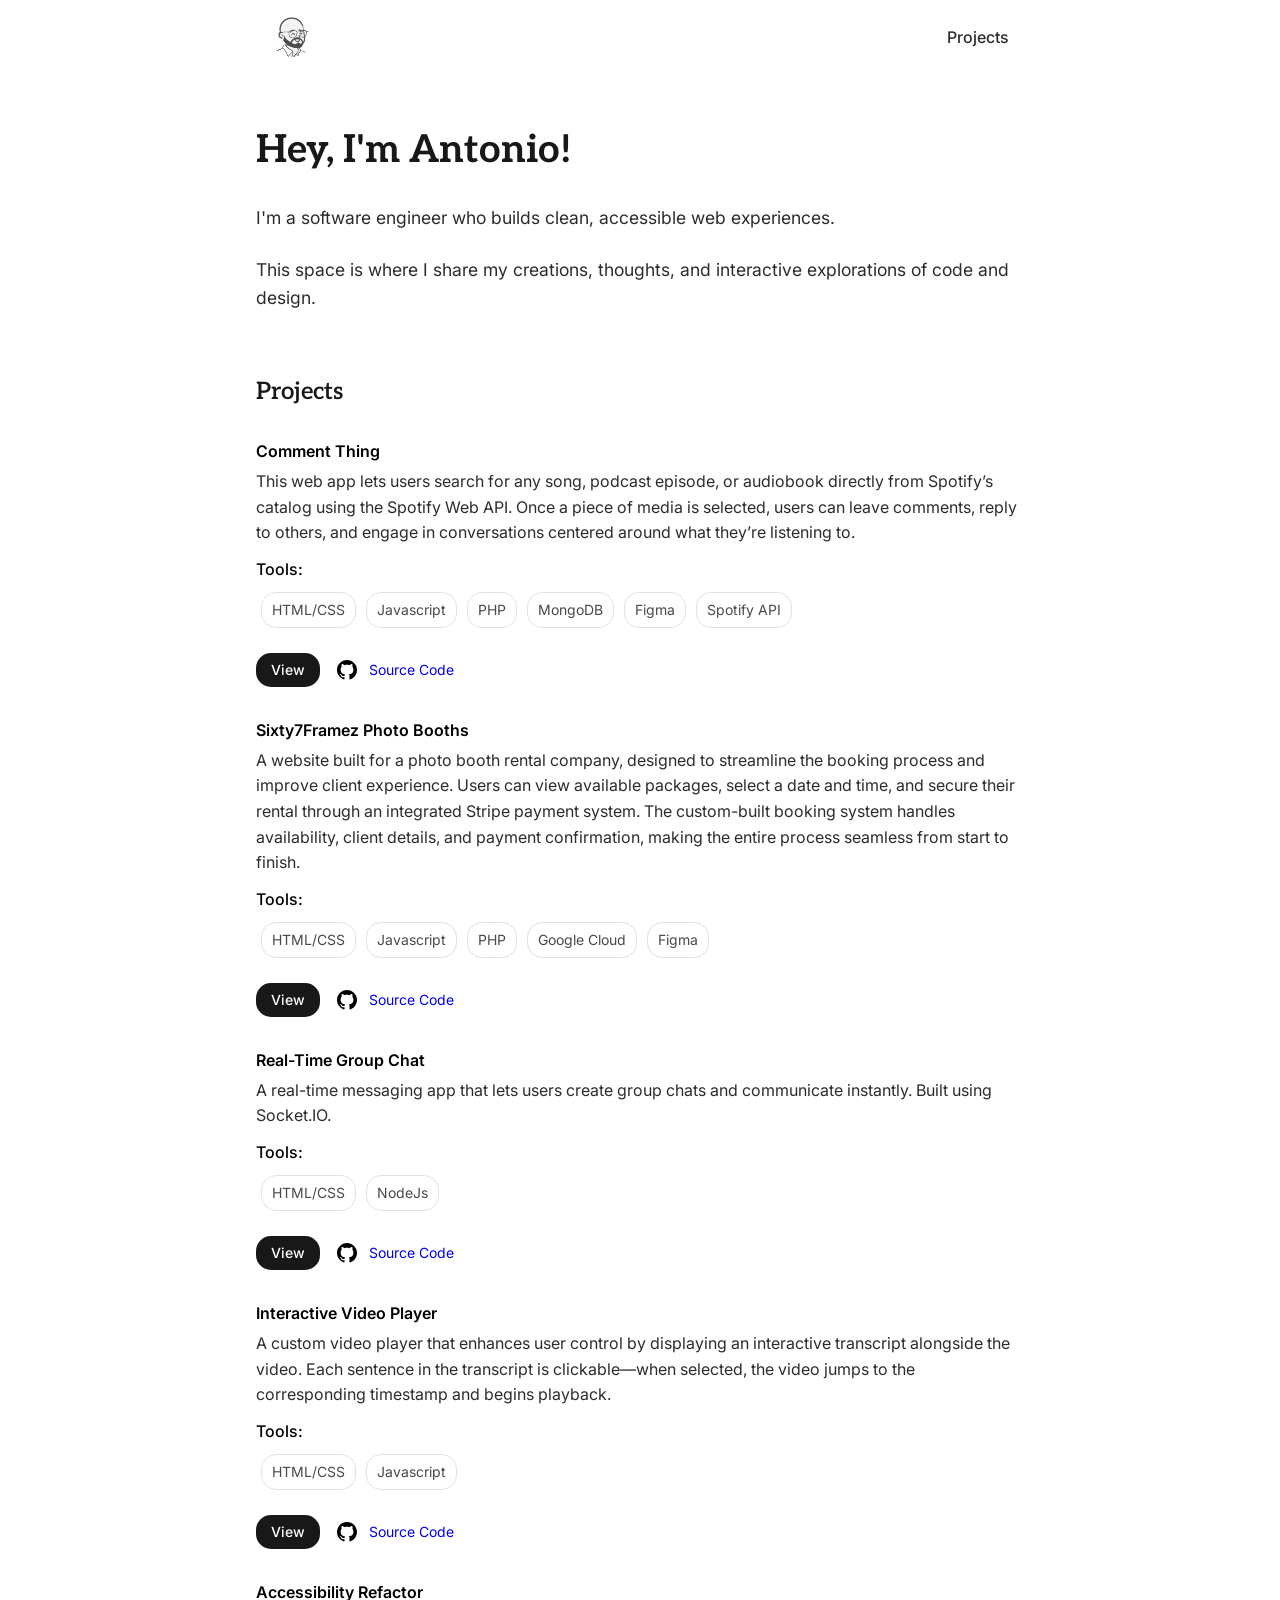
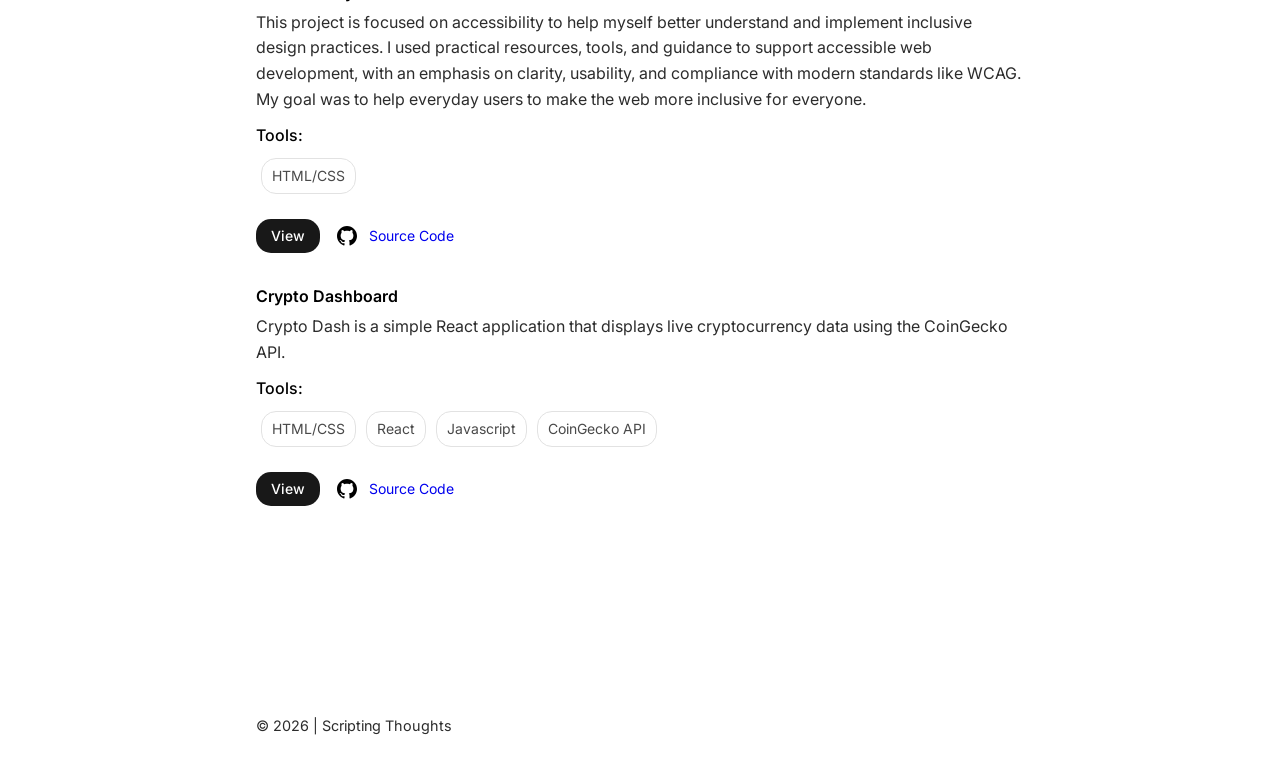
==== index.html @ 1d85c85b "updated intro" ====
<!DOCTYPE html>
<html lang="en">
    <head><meta charset="utf-8">
    <meta name="viewport" content="width=device-width,initial-scale=1">
    <title>Scripting Thoughts</title>
    <link rel="stylesheet" href="css/reset.css">
    <link rel="stylesheet" href="css/styles.css">
    <link rel="preconnect" href="https://fonts.googleapis.com">
    <link rel="preconnect" href="https://fonts.gstatic.com" crossorigin>
    <link href="https://fonts.googleapis.com/css2?family=Inter:ital,opsz,wght@0,14..32,100..900;1,14..32,100..900&family=Lora:ital,wght@0,400..700;1,400..700&display=swap" rel="stylesheet">
    <link href="https://fonts.googleapis.com/css2?family=Aleo:ital,wght@0,100..900;1,100..900&display=swap" rel="stylesheet">
    <link rel="apple-touch-icon" sizes="180x180" href="assets/icons/favicon/apple-touch-icon.png">
    <link rel="icon" type="image/png" sizes="32x32" href="assets/icons/favicon/favicon-32x32.png">
    <link rel="icon" type="image/png" sizes="16x16" href="assets/icons/favicon/favicon-16x16.png">
    <link rel="manifest" href="/site.webmanifest">
<body>
    <header>
        <div class="header-container">
            <a href="/" aria-label="Go to home page">
                <img src="assets/images/avatar34.svg" alt="Scripting Thoughts Logo">
            </a>
            <nav class="flex flex-nowrap">
                <a href="#projects">Projects</a>
            </nav> 
        </div>
    </header>
    <main>
        <div class="main-content">
            <section class="about-section">
                <h1>Hey, I'm Antonio!</h1>
                <article>
                    <!-- <img src="assets/images/avatar33.svg" alt=""> -->
                    <p>
                         I'm a software engineer who builds clean, accessible web experiences.
                    </p>
                    <p>
                        This space is where I share my creations, thoughts, and interactive explorations of code and design.
                    </p>
                </article>
            </section>
            <section id="projects" class="featured-projects-section"> 
                <h1>Projects</h1> 
                <div class="projects-container">
                    <div class="project-card">
                        <h2>Comment Thing</h2>
                        <p>This web app lets users search for any song, podcast episode, or audiobook directly from Spotify’s catalog using the Spotify Web API. Once a piece of media is selected, users can leave comments, reply to others, and engage in conversations centered around what they’re listening to.</p>
                        <div class="tools-container">
                            <span>Tools:</span>
                            <div class="tools-used-container">
                                <ul>
                                    <li>HTML/CSS</li>
                                    <li>Javascript</li>
                                    <li>PHP</li>
                                    <li>MongoDB</li>
                                    <li>Figma</li>
                                    <li>Spotify API</li>
                                </ul>
                            </div>
                        </div>
                        <div class="project-action-container">
                            <a class="view-project-link" href="https://commentthing.com" target="_blank">View</a>
                            <div class="github-container">
                                <img src="/assets/icons/github-fill.svg" alt="Github Icon">
                                <a href="https://github.com/ScriptingNotions" target="_blank">Source Code</a>
                            </div>
                        </div>
                    </div>

                    <div class="project-card">
                        <h2>Sixty7Framez Photo Booths</h2>
                        <p>A website built for a photo booth rental company, designed to streamline the booking process and improve client experience. Users can view available packages, select a date and time, and secure their rental through an integrated Stripe payment system. The custom-built booking system handles availability, client details, and payment confirmation, making the entire process seamless from start to finish.</p>
                        <div class="tools-container">
                            <span>Tools:</span>
                            <div class="tools-used-container">
                                <ul>
                                    <li>HTML/CSS</li>
                                    <li>Javascript</li>
                                    <li>PHP</li>
                                    <li>Google Cloud</li>
                                    <li>Figma</li>
                                </ul>
                            </div>
                        </div>
                        <div class="project-action-container">
                            <a class="view-project-link" href="https://sixty7framezphotobooths.com/" target="_blank">View</a>
                            <div class="github-container">
                                <img src="/assets/icons/github-fill.svg" alt="Github Icon">
                                <a href="https://github.com/ScriptingNotions" target="_blank">Source Code</a>
                            </div>
                        </div>
                    </div>

                    <div class="project-card">
                        <h2>Real-Time Group Chat</h2>
                        <p>A real-time messaging app that lets users create group chats and communicate instantly. Built using Socket.IO.</p>
                        <div class="tools-container">
                            <span>Tools:</span>
                            <div class="tools-used-container">
                                <ul>
                                    <li>HTML/CSS</li>
                                    <li>NodeJs</li>
                                </ul>
                            </div>
                        </div>
                        <div class="project-action-container">
                            <a class="view-project-link" href="https://node-chat-app-production-d5c8.up.railway.app/" target="_blank">View</a>
                            <div class="github-container">
                                <img src="/assets/icons/github-fill.svg" alt="Github Icon">
                                <a href="https://github.com/ScriptingNotions" target="_blank">Source Code</a>
                            </div>
                        </div>
                    </div>

                    <div class="project-card">
                        <h2>Interactive Video Player</h2>
                        <p>A custom video player that enhances user control by displaying an interactive transcript alongside the video. Each sentence in the transcript is clickable—when selected, the video jumps to the corresponding timestamp and begins playback.</p>
                        <div class="tools-container">
                            <span>Tools:</span>
                            <div class="tools-used-container">
                                <ul>
                                    <li>HTML/CSS</li>
                                    <li>Javascript</li>
                                </ul>
                            </div>
                        </div>
                        <div class="project-action-container">
                            <a class="view-project-link" href="https://scriptingnotions.github.io/interactive-video-player" target="_blank">View</a>
                            <div class="github-container">
                                <img src="/assets/icons/github-fill.svg" alt="Github Icon">
                                <a href="https://github.com/ScriptingNotions" target="_blank">Source Code</a>
                            </div>
                        </div>
                    </div>
                    
                    <div class="project-card">
                        <h2>Accessibility Refactor</h2>
                        <p>This project is focused on accessibility to help myself better understand and implement inclusive design practices. I used practical resources, tools, and guidance to support accessible web development, with an emphasis on clarity, usability, and compliance with modern standards like WCAG. My goal was to help everyday users to make the web more inclusive for everyone.</p>
                        <div class="tools-container">
                            <span>Tools:</span>
                            <div class="tools-used-container">
                                <ul>
                                    <li>HTML/CSS</li>
                                </ul>
                            </div>
                        </div>
                        <div class="project-action-container">
                            <a class="view-project-link" href="https://scriptingnotions.github.io/accessibility_refactor/survey.html" target="_blank">View</a>
                            <div class="github-container">
                                <img src="/assets/icons/github-fill.svg" alt="Github Icon">
                                <a href="https://github.com/ScriptingNotions" target="_blank">Source Code</a>
                            </div>
                        </div>
                    </div>

                    <div class="project-card">
                        <h2>Crypto Dashboard</h2>
                        <p>Crypto Dash is a simple React application that displays live cryptocurrency data using the CoinGecko API.</p>
                        <div class="tools-container">
                            <span>Tools:</span>
                            <div class="tools-used-container">
                                <ul>
                                    <li>HTML/CSS</li>
                                    <li>React</li>
                                    <li>Javascript</li>
                                    <li>CoinGecko API</li>
                                </ul>
                            </div>
                        </div>
                        <div class="project-action-container">
                            <a class="view-project-link" href="https://crypto-dashboard-production-99b5.up.railway.app" target="_blank">View</a>
                            <div class="github-container">
                                <img src="/assets/icons/github-fill.svg" alt="Github Icon">
                                <a href="https://github.com/ScriptingNotions" target="_blank">Source Code</a>
                            </div>
                        </div>
                    </div>
                </div>
            </section>
        </div>
    </main>
    <footer>
        <div class="footer-container">
            <p>&copy; <span id="currentYear"></span> | Scripting Thoughts</p>
        </div>
    </footer>
    <script src="js/app.js"></script>
</body>
</html>
---- css/styles.css ----
body {
    min-height: 100vh;
    font-family: "Inter", sans-serif;
    font-optical-sizing: auto;
    background-color: #fff;
}

h1 {
    line-height: 1.7;
    color: #181818;
}

header {
    margin: 0 auto;
}

.header-container {
    max-width: 768px;
    position: fixed;
    top: 0;
    left: 10px;
    right: 10px;
    z-index: 10;
    display: flex;
    justify-content: space-between;
    align-items: center;
    background-color: #fff;
    padding: 15px;
    margin: 0 auto;
    box-sizing: border-box;
    /* border: 1px solid #d7d7d7; */
}

header a img {
    width: 42px;
}

main {
    padding-top: clamp(4rem, 8vw, 8rem);
    padding-bottom: clamp(4rem, 8vw, 8rem);
    display: flex;
    flex-direction: column;
    min-height: 100vh;
}

.main-content { 
    max-width: 768px;
    margin: 0 auto;
    flex: 1;
}

nav {
    display: flex;
    justify-content: space-between;
    align-items: center;
}

nav a {
    color: #2c2c2c;
    text-decoration: none;
    font-weight: 500;
}

p {
    margin-bottom: clamp(1.5rem, 1.2vw, 2rem);
    line-height: 1.6;
    font-size: clamp(1.1rem, 1.2vw, 1.3rem);
    color: #2c2c2c;
}

.main-content {
    margin-top: clamp(20px, 1.2vw, 50px);
    padding: clamp(15px, 1.2vw, 50px);
    margin: 0 auto;
}

.about-section h1 {
    font-size: clamp(2.3rem, 3vw, 3rem);
    font-weight: 700;
    font-family: "Aleo", serif;
}

.about-section article {
    margin-top: clamp(1rem, 2.5vw, 1.3rem);
}

.about-section article img {
    float: right;
    width: clamp(150px, 3vw, 200px);
    height: clamp(150px, 3vw, 200px);
    margin-bottom: 2rem;
}

.featured-projects-section h1 {
    font-size: clamp(1.2rem, 1.2vw, 1.7rem);
    font-weight: 600;
    font-family: "Aleo", serif;
}

#projects {
    margin: 60px 0;
}

#projects h1 {
    font-size: 24px;
}

.project-card {
    margin: 30px 0;
    /* border: 1px solid #e0e0e0;  */
    /* border-radius: 16px;       
    padding: 15px; */
    background-color: white;
}

.project-card h2 {
    font-weight: 600;
}

.project-card p {
    font-size: 16px;
    margin: 10px 0;
}

.tools-container {
    margin: 15px 0;
}

.tools-container span {
    font-weight: 500;
}

.tools-used-container {
    margin: 10px 0;
}

.tools-used-container ul {
    display: flex;
    flex-wrap: wrap;
}

.tools-used-container ul li {
    color: #494949;
    padding: 10px;
    border-radius: 15px;
    border: 1px solid #E2E2E2;
    font-size: 14px;
    margin: 5px;
}

.view-project-link {
    color: #fff;
    text-decoration: none;
    font-weight: 500;
    padding: 10px 15px;
    background-color: #181818;
    border-radius: 15px;
    font-size: 14px;
    margin: 5px 0;
    display: inline-block;
}

.view-project-link:hover {
    background-color: #383838;
}

.project-action-container {
    display: flex;
    gap: 10px;
}

.github-container {
    font-size: 14px;
    margin: 5px;
    display: flex;
    justify-content: center;
    align-items: center;
    gap: 10px;
    color: #fff;
    width: fit-content;
}

.github-container a {
    text-decoration: none;
}

footer {
    width: 100%;
    padding: 10px 0;
}

.footer-container {
    max-width: 768px;
    margin: 0 auto;
    padding: clamp(15px, 1.2vw, 50px);
}

.footer-container p {
    margin: 0;
    font-size: 0.9rem;
}
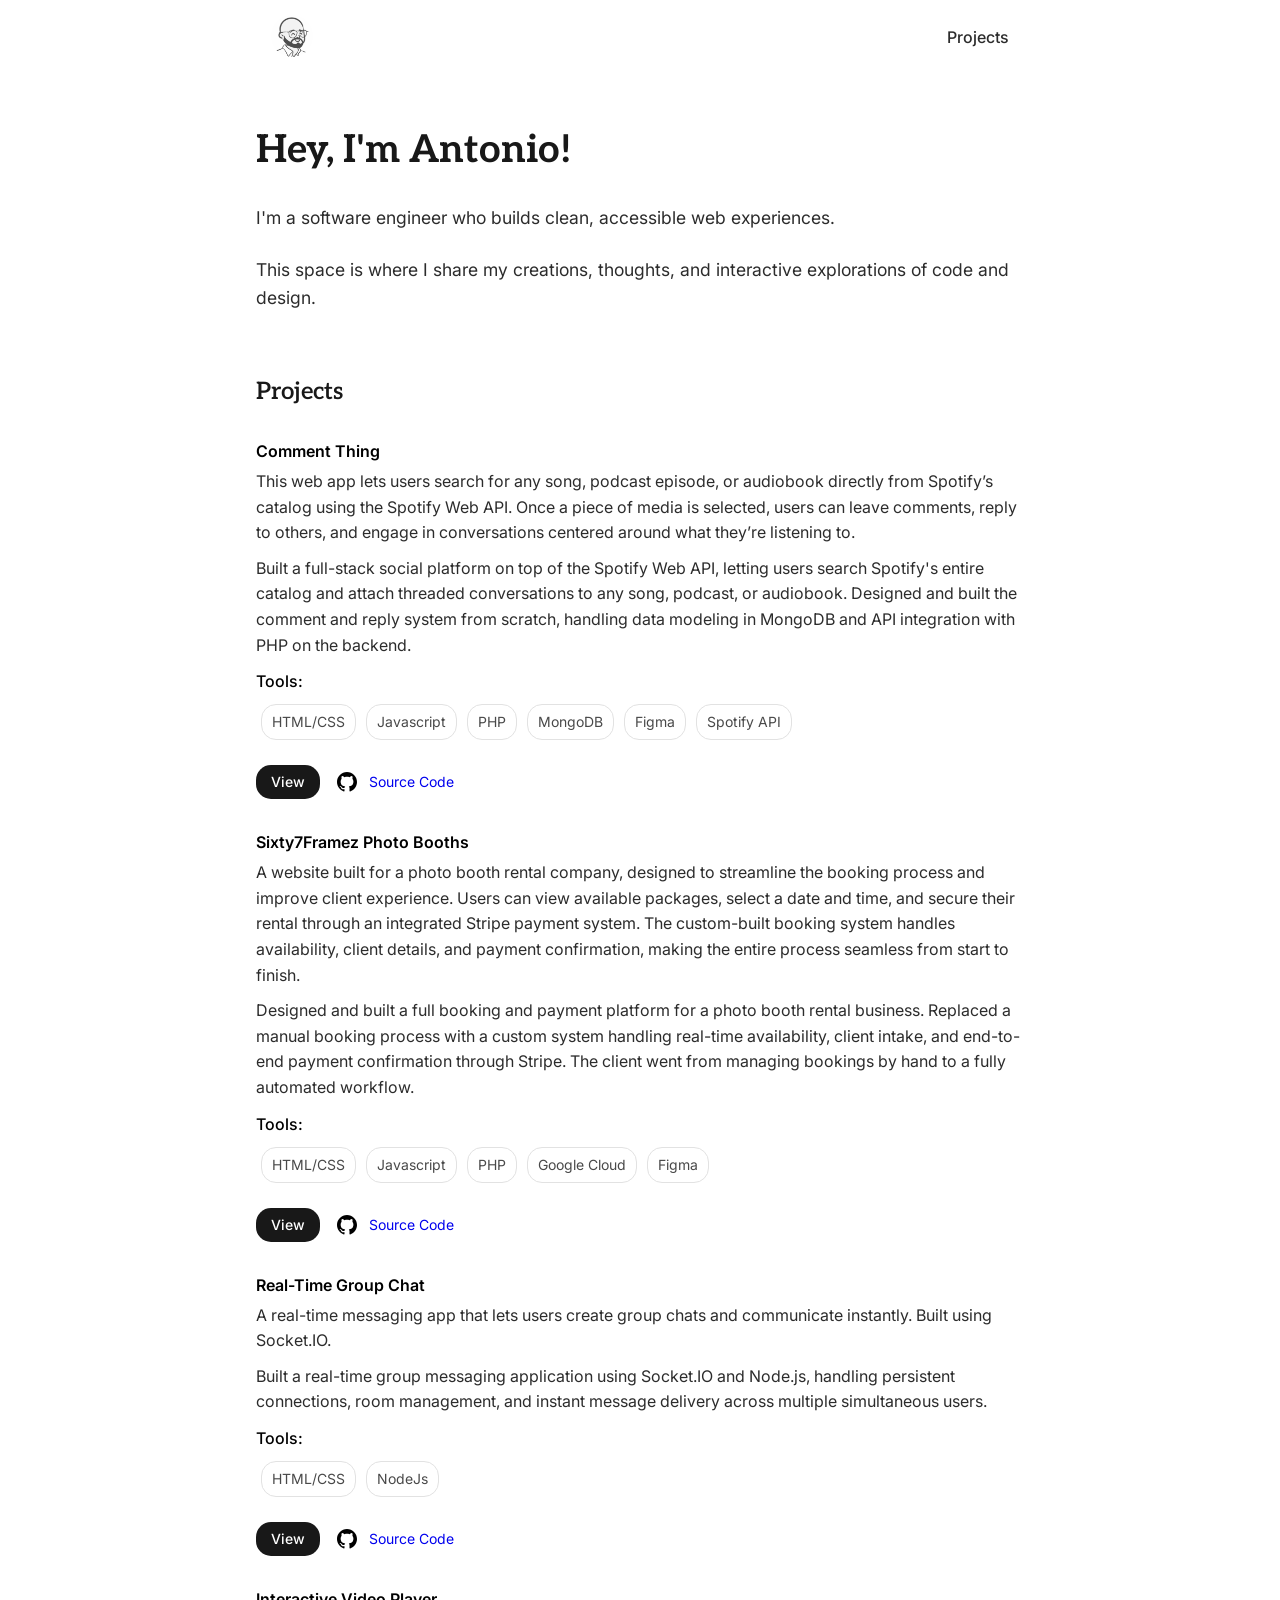
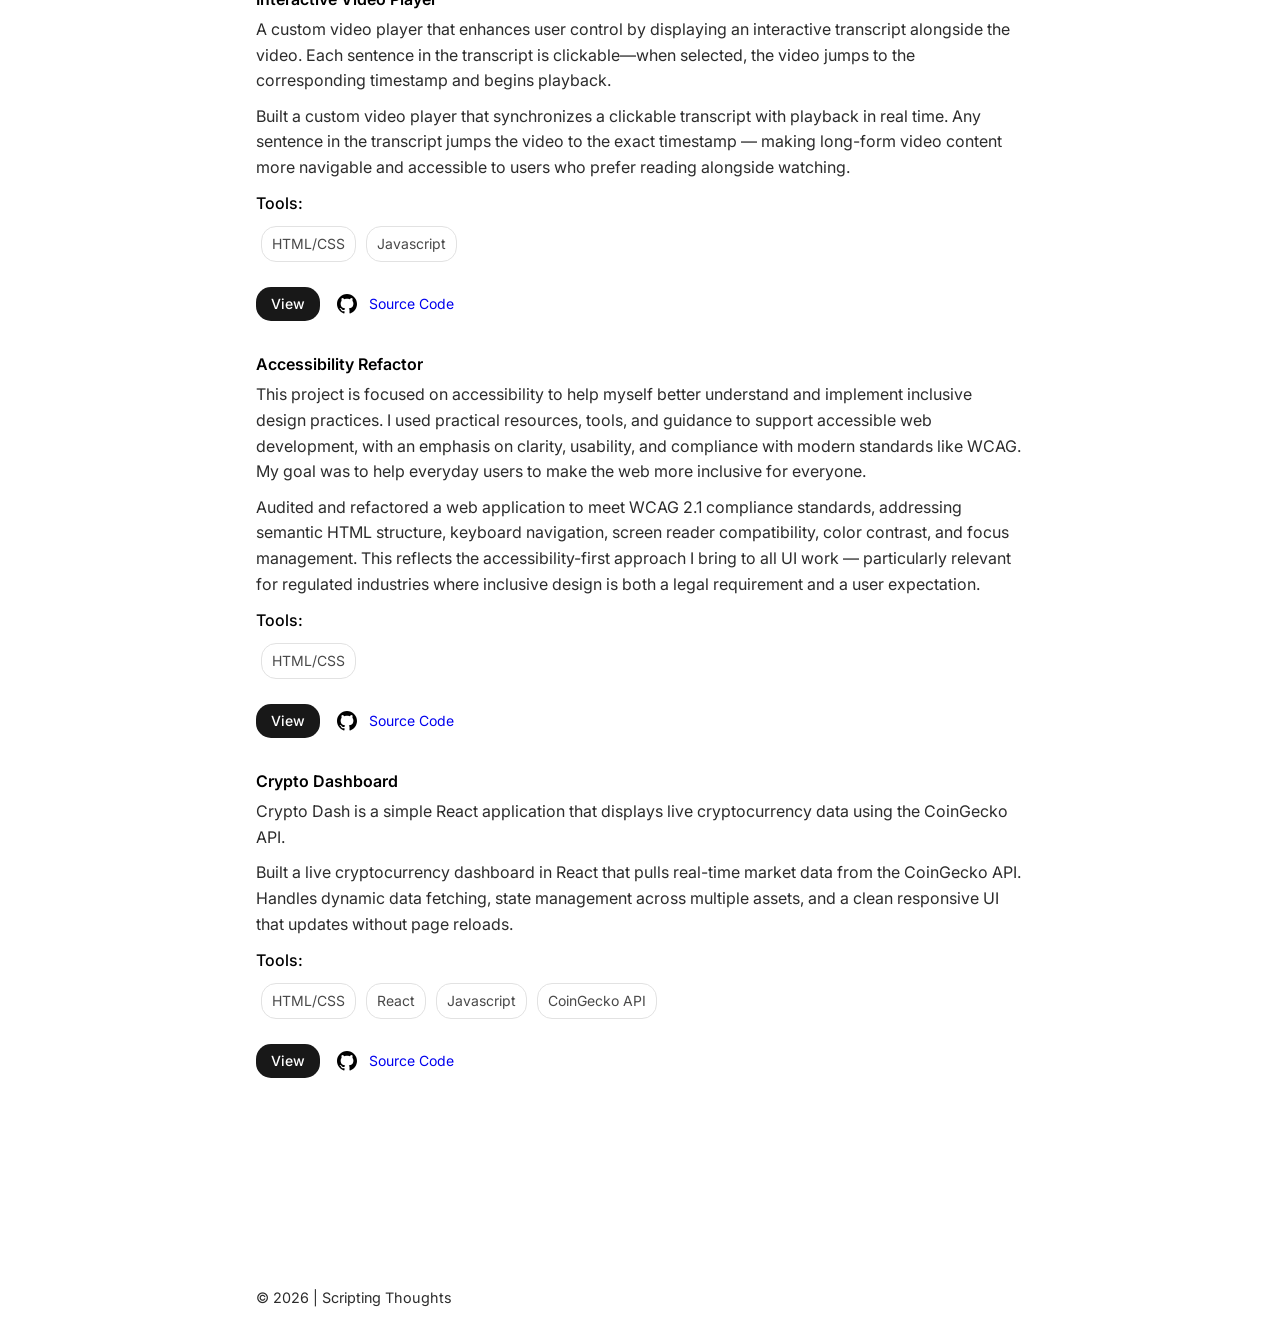
==== commit 67680ad0: "updated project descriptions" ====
--- a/index.html
+++ b/index.html
@@ -44,6 +44,7 @@
                     <div class="project-card">
                         <h2>Comment Thing</h2>
                         <p>This web app lets users search for any song, podcast episode, or audiobook directly from Spotify’s catalog using the Spotify Web API. Once a piece of media is selected, users can leave comments, reply to others, and engage in conversations centered around what they’re listening to.</p>
+                        <p>Built a full-stack social platform on top of the Spotify Web API, letting users search Spotify's entire catalog and attach threaded conversations to any song, podcast, or audiobook. Designed and built the comment and reply system from scratch, handling data modeling in MongoDB and API integration with PHP on the backend.</p>
                         <div class="tools-container">
                             <span>Tools:</span>
                             <div class="tools-used-container">
@@ -69,6 +70,7 @@
                     <div class="project-card">
                         <h2>Sixty7Framez Photo Booths</h2>
                         <p>A website built for a photo booth rental company, designed to streamline the booking process and improve client experience. Users can view available packages, select a date and time, and secure their rental through an integrated Stripe payment system. The custom-built booking system handles availability, client details, and payment confirmation, making the entire process seamless from start to finish.</p>
+                        <p>Designed and built a full booking and payment platform for a photo booth rental business. Replaced a manual booking process with a custom system handling real-time availability, client intake, and end-to-end payment confirmation through Stripe. The client went from managing bookings by hand to a fully automated workflow.</p>
                         <div class="tools-container">
                             <span>Tools:</span>
                             <div class="tools-used-container">
@@ -93,6 +95,7 @@
                     <div class="project-card">
                         <h2>Real-Time Group Chat</h2>
                         <p>A real-time messaging app that lets users create group chats and communicate instantly. Built using Socket.IO.</p>
+                        <p>Built a real-time group messaging application using Socket.IO and Node.js, handling persistent connections, room management, and instant message delivery across multiple simultaneous users.</p>
                         <div class="tools-container">
                             <span>Tools:</span>
                             <div class="tools-used-container">
@@ -114,6 +117,7 @@
                     <div class="project-card">
                         <h2>Interactive Video Player</h2>
                         <p>A custom video player that enhances user control by displaying an interactive transcript alongside the video. Each sentence in the transcript is clickable—when selected, the video jumps to the corresponding timestamp and begins playback.</p>
+                        <p>Built a custom video player that synchronizes a clickable transcript with playback in real time. Any sentence in the transcript jumps the video to the exact timestamp — making long-form video content more navigable and accessible to users who prefer reading alongside watching.</p>
                         <div class="tools-container">
                             <span>Tools:</span>
                             <div class="tools-used-container">
@@ -135,6 +139,7 @@
                     <div class="project-card">
                         <h2>Accessibility Refactor</h2>
                         <p>This project is focused on accessibility to help myself better understand and implement inclusive design practices. I used practical resources, tools, and guidance to support accessible web development, with an emphasis on clarity, usability, and compliance with modern standards like WCAG. My goal was to help everyday users to make the web more inclusive for everyone.</p>
+                        <p>Audited and refactored a web application to meet WCAG 2.1 compliance standards, addressing semantic HTML structure, keyboard navigation, screen reader compatibility, color contrast, and focus management. This reflects the accessibility-first approach I bring to all UI work — particularly relevant for regulated industries where inclusive design is both a legal requirement and a user expectation.</p>
                         <div class="tools-container">
                             <span>Tools:</span>
                             <div class="tools-used-container">
@@ -155,6 +160,7 @@
                     <div class="project-card">
                         <h2>Crypto Dashboard</h2>
                         <p>Crypto Dash is a simple React application that displays live cryptocurrency data using the CoinGecko API.</p>
+                        <p>Built a live cryptocurrency dashboard in React that pulls real-time market data from the CoinGecko API. Handles dynamic data fetching, state management across multiple assets, and a clean responsive UI that updates without page reloads.</p>
                         <div class="tools-container">
                             <span>Tools:</span>
                             <div class="tools-used-container">
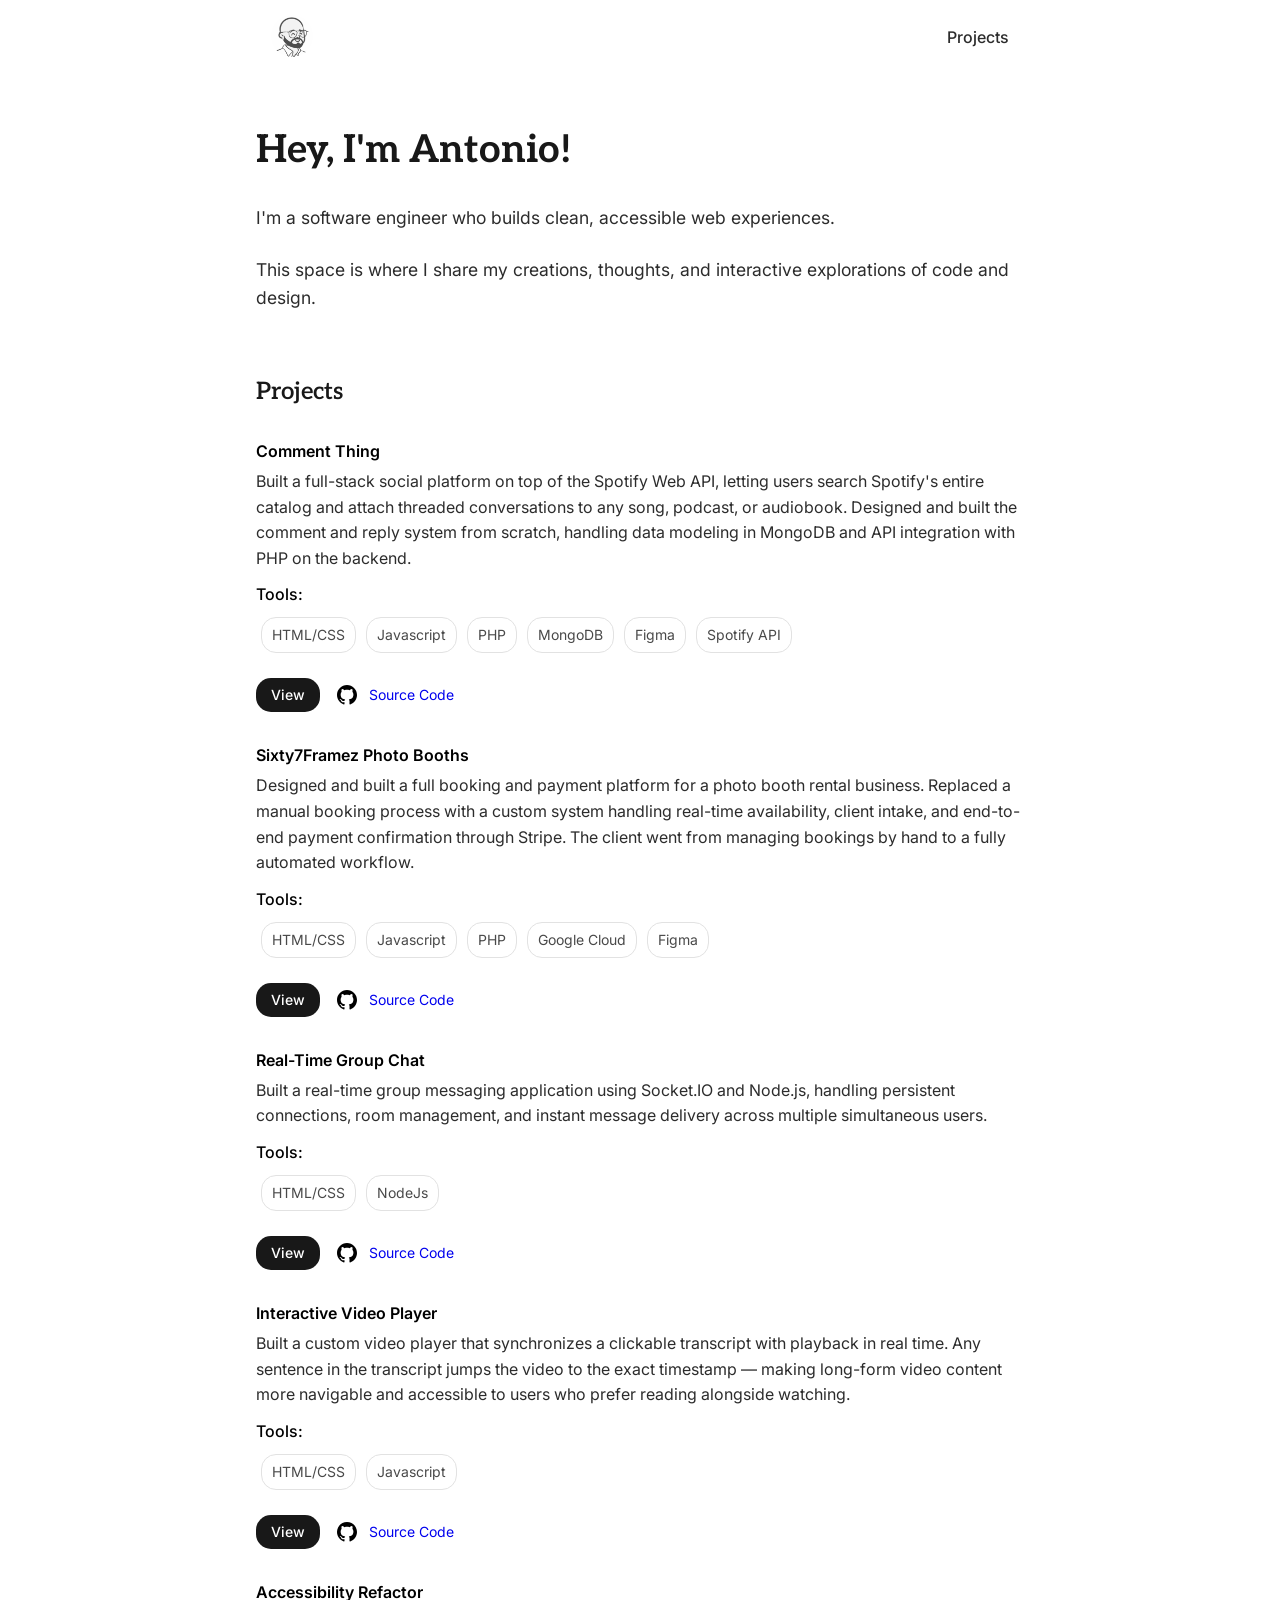
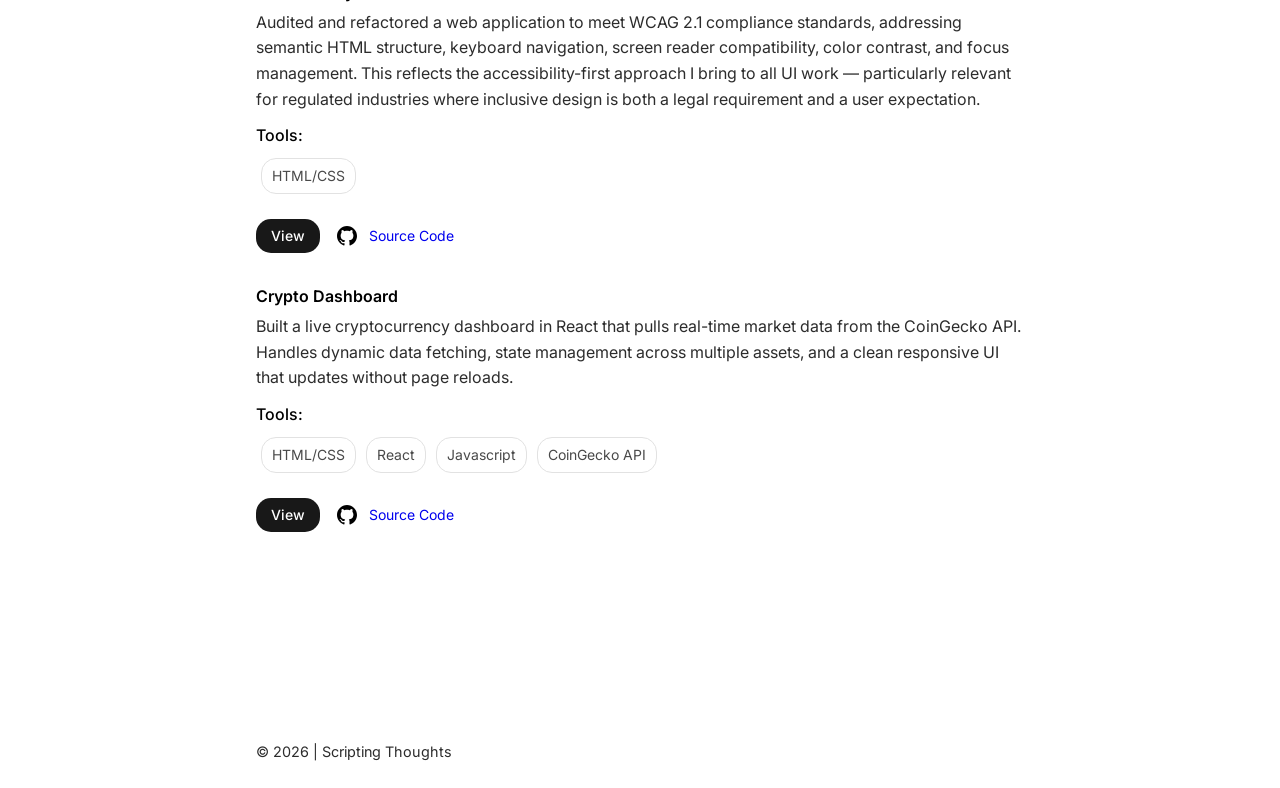
==== commit 5db27c89: "updated project descriptions" ====
--- a/index.html
+++ b/index.html
@@ -43,7 +43,6 @@
                 <div class="projects-container">
                     <div class="project-card">
                         <h2>Comment Thing</h2>
-                        <p>This web app lets users search for any song, podcast episode, or audiobook directly from Spotify’s catalog using the Spotify Web API. Once a piece of media is selected, users can leave comments, reply to others, and engage in conversations centered around what they’re listening to.</p>
                         <p>Built a full-stack social platform on top of the Spotify Web API, letting users search Spotify's entire catalog and attach threaded conversations to any song, podcast, or audiobook. Designed and built the comment and reply system from scratch, handling data modeling in MongoDB and API integration with PHP on the backend.</p>
                         <div class="tools-container">
                             <span>Tools:</span>
@@ -69,7 +68,6 @@
 
                     <div class="project-card">
                         <h2>Sixty7Framez Photo Booths</h2>
-                        <p>A website built for a photo booth rental company, designed to streamline the booking process and improve client experience. Users can view available packages, select a date and time, and secure their rental through an integrated Stripe payment system. The custom-built booking system handles availability, client details, and payment confirmation, making the entire process seamless from start to finish.</p>
                         <p>Designed and built a full booking and payment platform for a photo booth rental business. Replaced a manual booking process with a custom system handling real-time availability, client intake, and end-to-end payment confirmation through Stripe. The client went from managing bookings by hand to a fully automated workflow.</p>
                         <div class="tools-container">
                             <span>Tools:</span>
@@ -94,7 +92,6 @@
 
                     <div class="project-card">
                         <h2>Real-Time Group Chat</h2>
-                        <p>A real-time messaging app that lets users create group chats and communicate instantly. Built using Socket.IO.</p>
                         <p>Built a real-time group messaging application using Socket.IO and Node.js, handling persistent connections, room management, and instant message delivery across multiple simultaneous users.</p>
                         <div class="tools-container">
                             <span>Tools:</span>
@@ -116,7 +113,6 @@
 
                     <div class="project-card">
                         <h2>Interactive Video Player</h2>
-                        <p>A custom video player that enhances user control by displaying an interactive transcript alongside the video. Each sentence in the transcript is clickable—when selected, the video jumps to the corresponding timestamp and begins playback.</p>
                         <p>Built a custom video player that synchronizes a clickable transcript with playback in real time. Any sentence in the transcript jumps the video to the exact timestamp — making long-form video content more navigable and accessible to users who prefer reading alongside watching.</p>
                         <div class="tools-container">
                             <span>Tools:</span>
@@ -138,7 +134,6 @@
                     
                     <div class="project-card">
                         <h2>Accessibility Refactor</h2>
-                        <p>This project is focused on accessibility to help myself better understand and implement inclusive design practices. I used practical resources, tools, and guidance to support accessible web development, with an emphasis on clarity, usability, and compliance with modern standards like WCAG. My goal was to help everyday users to make the web more inclusive for everyone.</p>
                         <p>Audited and refactored a web application to meet WCAG 2.1 compliance standards, addressing semantic HTML structure, keyboard navigation, screen reader compatibility, color contrast, and focus management. This reflects the accessibility-first approach I bring to all UI work — particularly relevant for regulated industries where inclusive design is both a legal requirement and a user expectation.</p>
                         <div class="tools-container">
                             <span>Tools:</span>
@@ -159,7 +154,6 @@
 
                     <div class="project-card">
                         <h2>Crypto Dashboard</h2>
-                        <p>Crypto Dash is a simple React application that displays live cryptocurrency data using the CoinGecko API.</p>
                         <p>Built a live cryptocurrency dashboard in React that pulls real-time market data from the CoinGecko API. Handles dynamic data fetching, state management across multiple assets, and a clean responsive UI that updates without page reloads.</p>
                         <div class="tools-container">
                             <span>Tools:</span>
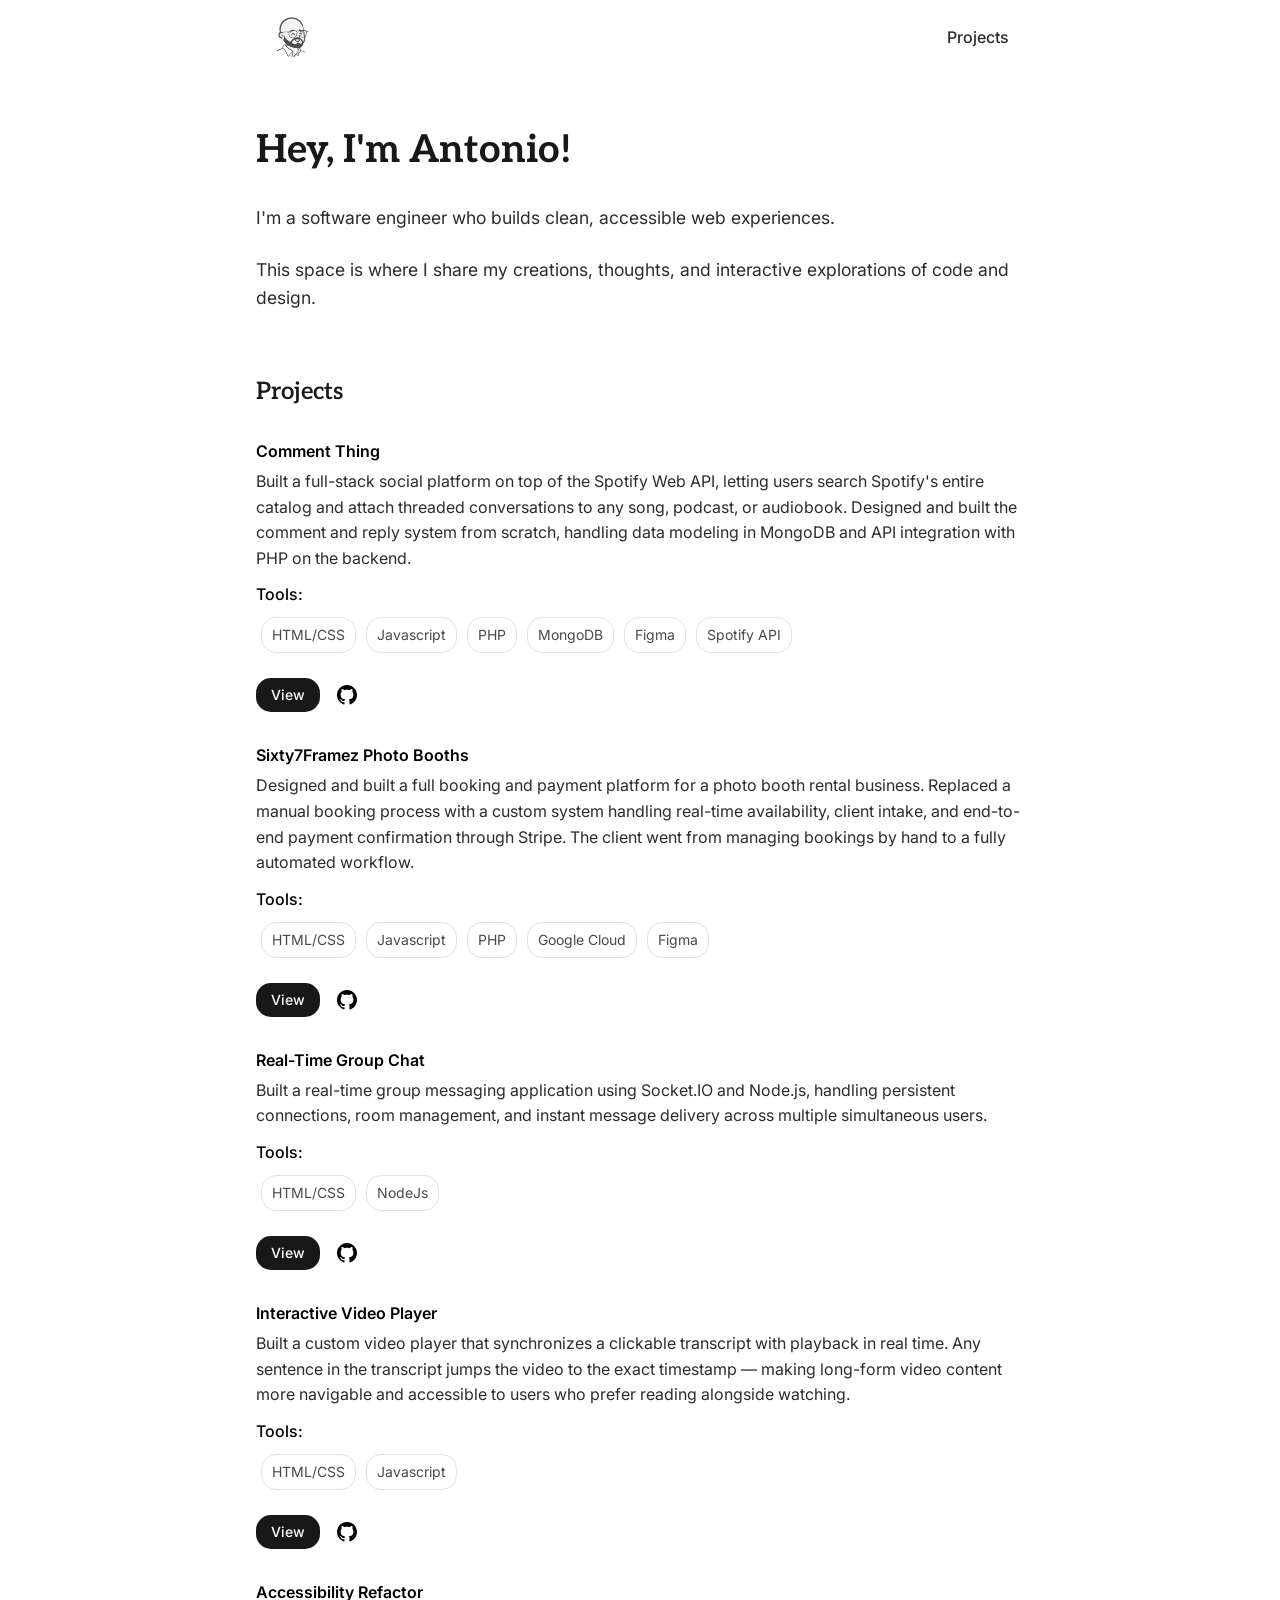
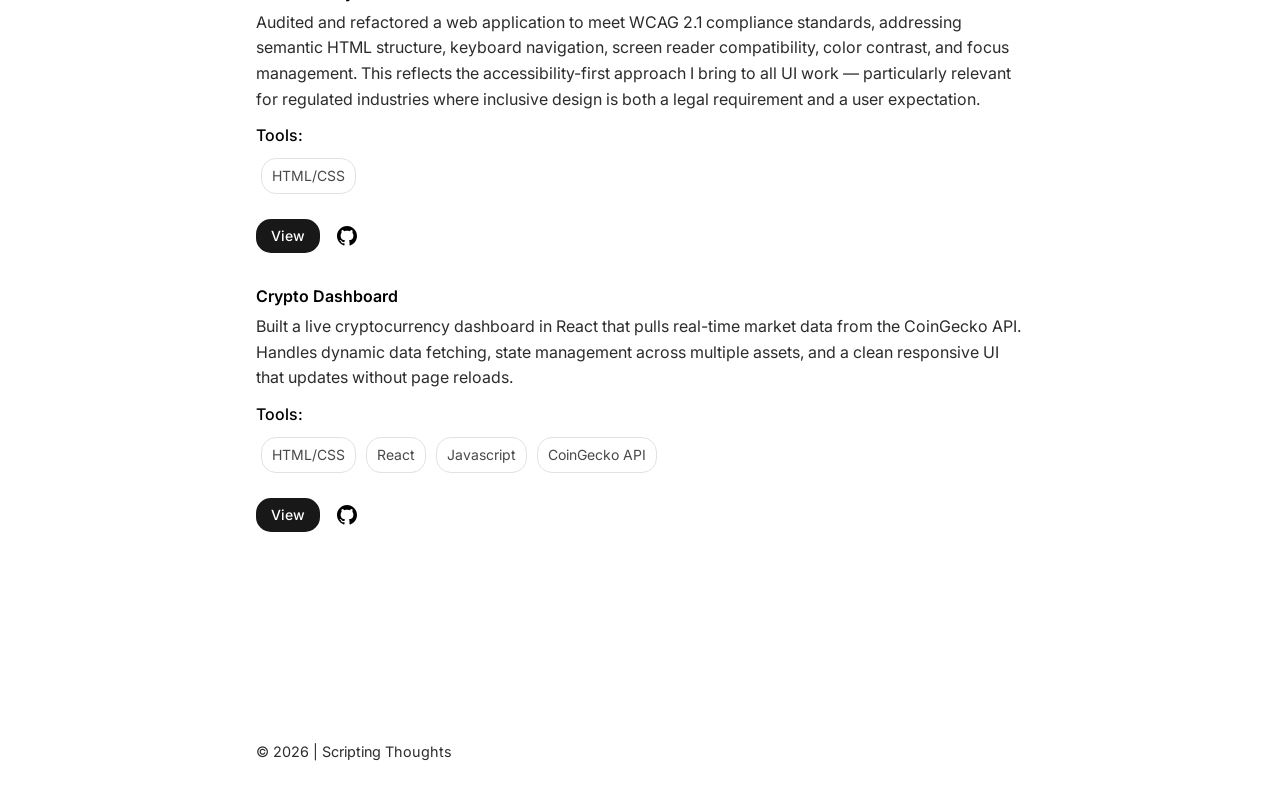
==== commit e7de8957: "updated source code links" ====
--- a/index.html
+++ b/index.html
@@ -61,7 +61,7 @@
                             <a class="view-project-link" href="https://commentthing.com" target="_blank">View</a>
                             <div class="github-container">
                                 <img src="/assets/icons/github-fill.svg" alt="Github Icon">
-                                <a href="https://github.com/ScriptingNotions" target="_blank">Source Code</a>
+                                <!-- <a href="https://github.com/ScriptingNotions" target="_blank">Source Code</a> -->
                             </div>
                         </div>
                     </div>
@@ -85,7 +85,7 @@
                             <a class="view-project-link" href="https://sixty7framezphotobooths.com/" target="_blank">View</a>
                             <div class="github-container">
                                 <img src="/assets/icons/github-fill.svg" alt="Github Icon">
-                                <a href="https://github.com/ScriptingNotions" target="_blank">Source Code</a>
+                                <!-- <a href="https://github.com/ScriptingNotions" target="_blank">Source Code</a> -->
                             </div>
                         </div>
                     </div>
@@ -106,7 +106,7 @@
                             <a class="view-project-link" href="https://node-chat-app-production-d5c8.up.railway.app/" target="_blank">View</a>
                             <div class="github-container">
                                 <img src="/assets/icons/github-fill.svg" alt="Github Icon">
-                                <a href="https://github.com/ScriptingNotions" target="_blank">Source Code</a>
+                                <!-- <a href="https://github.com/ScriptingNotions" target="_blank">Source Code</a> -->
                             </div>
                         </div>
                     </div>
@@ -127,7 +127,7 @@
                             <a class="view-project-link" href="https://scriptingnotions.github.io/interactive-video-player" target="_blank">View</a>
                             <div class="github-container">
                                 <img src="/assets/icons/github-fill.svg" alt="Github Icon">
-                                <a href="https://github.com/ScriptingNotions" target="_blank">Source Code</a>
+                                <!-- <a href="https://github.com/ScriptingNotions" target="_blank">Source Code</a> -->
                             </div>
                         </div>
                     </div>
@@ -147,7 +147,7 @@
                             <a class="view-project-link" href="https://scriptingnotions.github.io/accessibility_refactor/survey.html" target="_blank">View</a>
                             <div class="github-container">
                                 <img src="/assets/icons/github-fill.svg" alt="Github Icon">
-                                <a href="https://github.com/ScriptingNotions" target="_blank">Source Code</a>
+                                <!-- <a href="https://github.com/ScriptingNotions" target="_blank">Source Code</a> -->
                             </div>
                         </div>
                     </div>
@@ -170,7 +170,7 @@
                             <a class="view-project-link" href="https://crypto-dashboard-production-99b5.up.railway.app" target="_blank">View</a>
                             <div class="github-container">
                                 <img src="/assets/icons/github-fill.svg" alt="Github Icon">
-                                <a href="https://github.com/ScriptingNotions" target="_blank">Source Code</a>
+                                <!-- <a href="https://github.com/ScriptingNotions" target="_blank">Source Code</a> -->
                             </div>
                         </div>
                     </div>
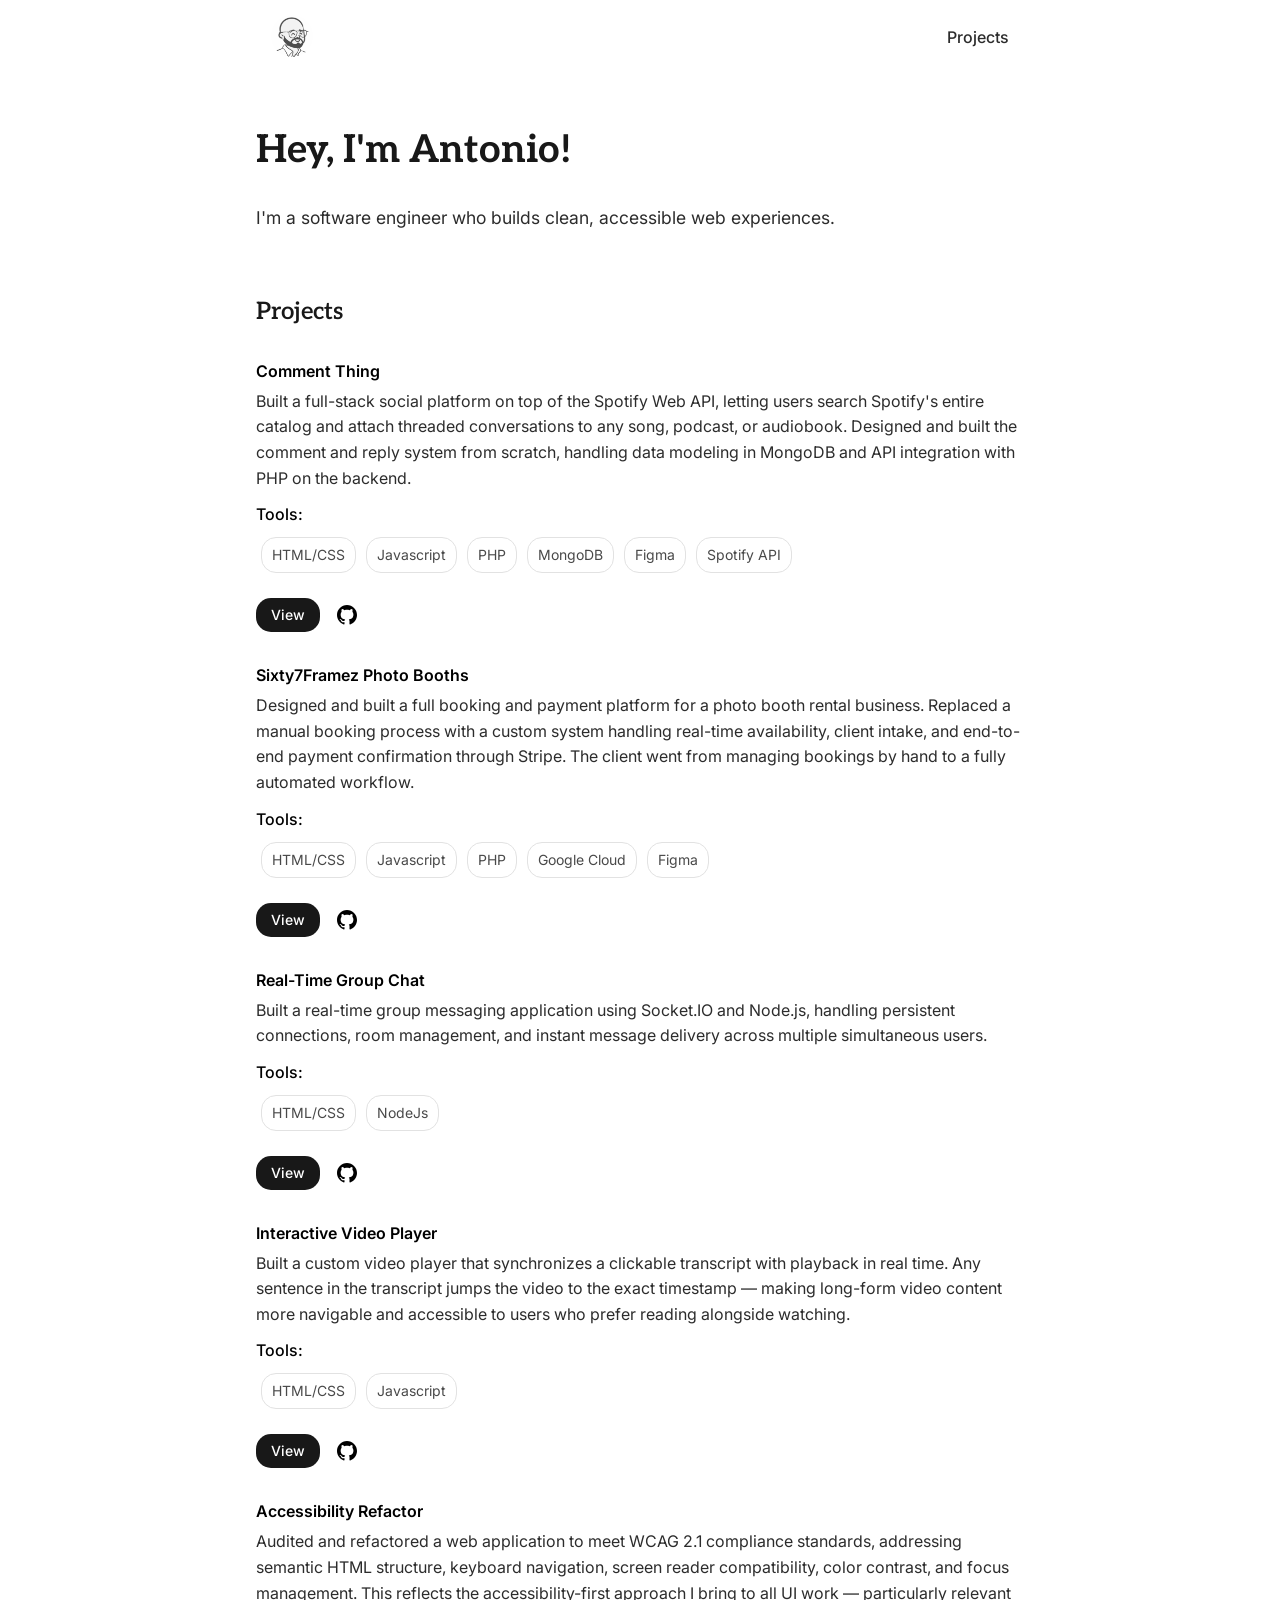
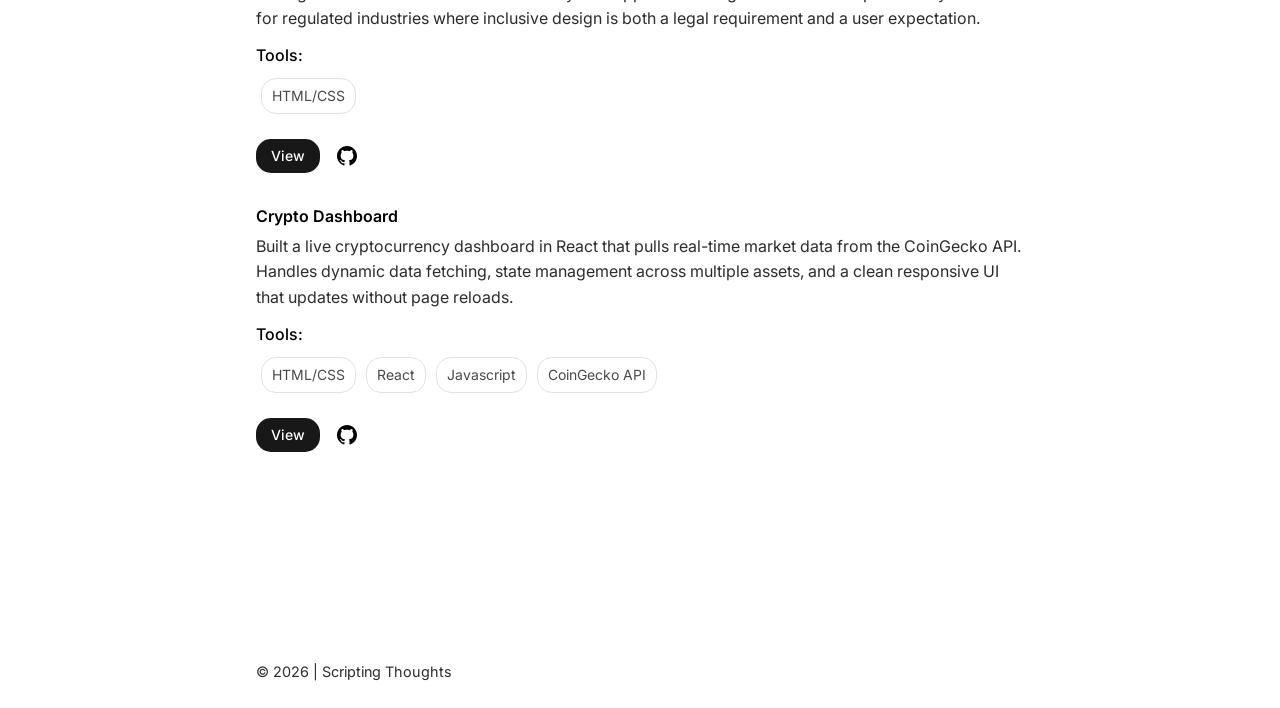
==== commit 7e67a67b: "updated intro" ====
--- a/index.html
+++ b/index.html
@@ -32,9 +32,6 @@
                     <!-- <img src="assets/images/avatar33.svg" alt=""> -->
                     <p>
                          I'm a software engineer who builds clean, accessible web experiences.
-                    </p>
-                    <p>
-                        This space is where I share my creations, thoughts, and interactive explorations of code and design.
                     </p>
                 </article>
             </section>
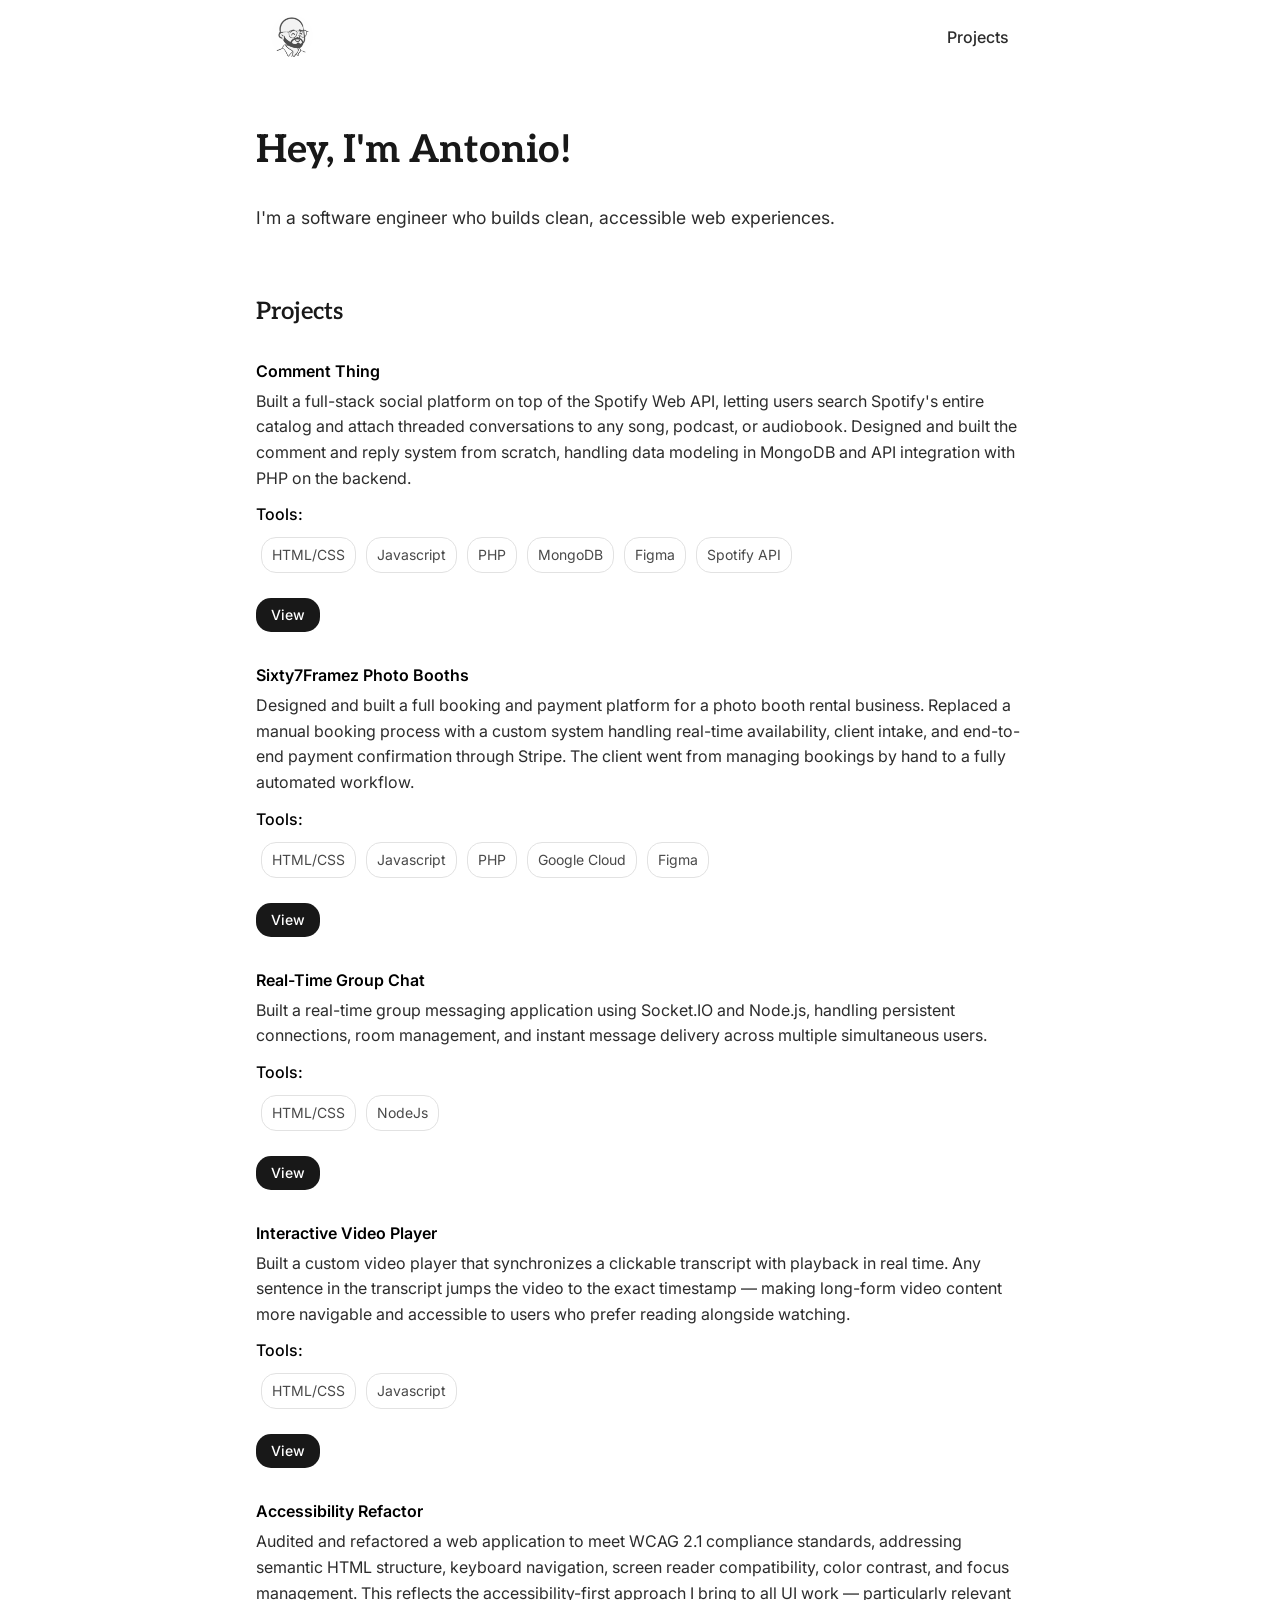
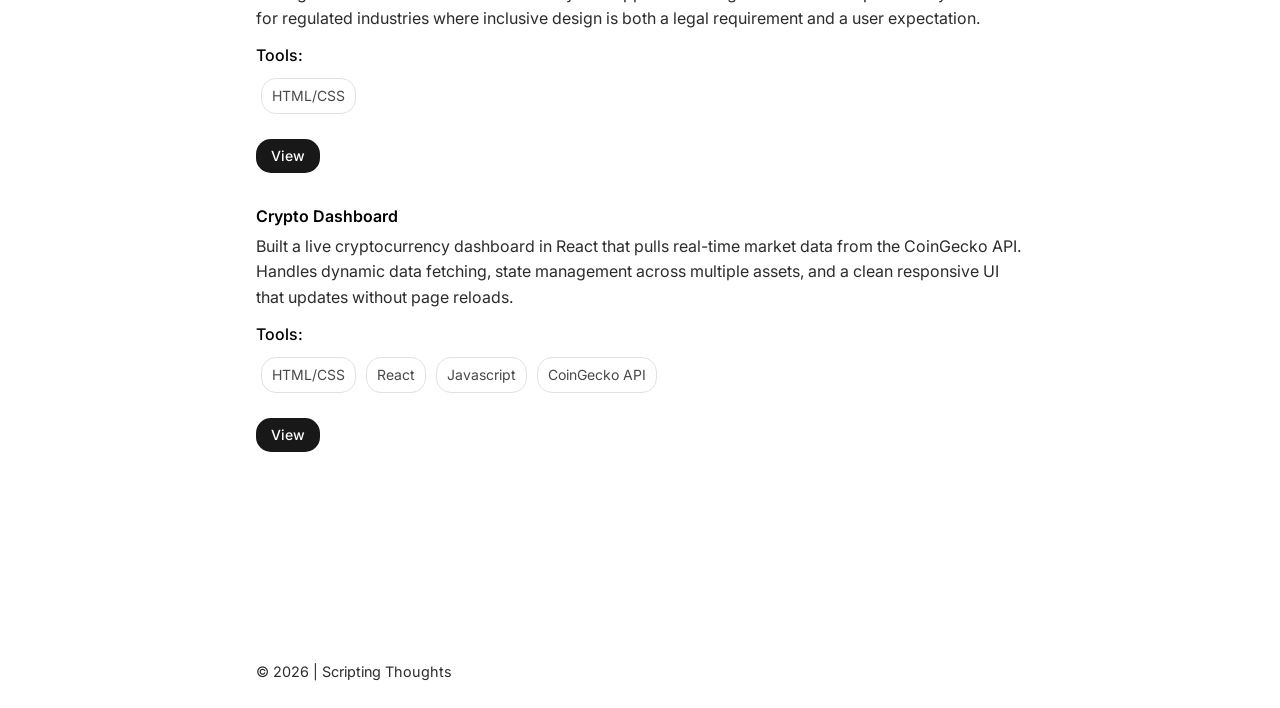
==== commit c73f9bbe: "comment out github icon" ====
--- a/index.html
+++ b/index.html
@@ -57,7 +57,7 @@
                         <div class="project-action-container">
                             <a class="view-project-link" href="https://commentthing.com" target="_blank">View</a>
                             <div class="github-container">
-                                <img src="/assets/icons/github-fill.svg" alt="Github Icon">
+                                <!-- <img src="/assets/icons/github-fill.svg" alt="Github Icon"> -->
                                 <!-- <a href="https://github.com/ScriptingNotions" target="_blank">Source Code</a> -->
                             </div>
                         </div>
@@ -81,7 +81,7 @@
                         <div class="project-action-container">
                             <a class="view-project-link" href="https://sixty7framezphotobooths.com/" target="_blank">View</a>
                             <div class="github-container">
-                                <img src="/assets/icons/github-fill.svg" alt="Github Icon">
+                                <!-- <img src="/assets/icons/github-fill.svg" alt="Github Icon"> -->
                                 <!-- <a href="https://github.com/ScriptingNotions" target="_blank">Source Code</a> -->
                             </div>
                         </div>
@@ -102,7 +102,7 @@
                         <div class="project-action-container">
                             <a class="view-project-link" href="https://node-chat-app-production-d5c8.up.railway.app/" target="_blank">View</a>
                             <div class="github-container">
-                                <img src="/assets/icons/github-fill.svg" alt="Github Icon">
+                                <!-- <img src="/assets/icons/github-fill.svg" alt="Github Icon"> -->
                                 <!-- <a href="https://github.com/ScriptingNotions" target="_blank">Source Code</a> -->
                             </div>
                         </div>
@@ -123,7 +123,7 @@
                         <div class="project-action-container">
                             <a class="view-project-link" href="https://scriptingnotions.github.io/interactive-video-player" target="_blank">View</a>
                             <div class="github-container">
-                                <img src="/assets/icons/github-fill.svg" alt="Github Icon">
+                                <!-- <img src="/assets/icons/github-fill.svg" alt="Github Icon"> -->
                                 <!-- <a href="https://github.com/ScriptingNotions" target="_blank">Source Code</a> -->
                             </div>
                         </div>
@@ -143,7 +143,7 @@
                         <div class="project-action-container">
                             <a class="view-project-link" href="https://scriptingnotions.github.io/accessibility_refactor/survey.html" target="_blank">View</a>
                             <div class="github-container">
-                                <img src="/assets/icons/github-fill.svg" alt="Github Icon">
+                                <!-- <img src="/assets/icons/github-fill.svg" alt="Github Icon"> -->
                                 <!-- <a href="https://github.com/ScriptingNotions" target="_blank">Source Code</a> -->
                             </div>
                         </div>
@@ -166,7 +166,7 @@
                         <div class="project-action-container">
                             <a class="view-project-link" href="https://crypto-dashboard-production-99b5.up.railway.app" target="_blank">View</a>
                             <div class="github-container">
-                                <img src="/assets/icons/github-fill.svg" alt="Github Icon">
+                                <!-- <img src="/assets/icons/github-fill.svg" alt="Github Icon"> -->
                                 <!-- <a href="https://github.com/ScriptingNotions" target="_blank">Source Code</a> -->
                             </div>
                         </div>
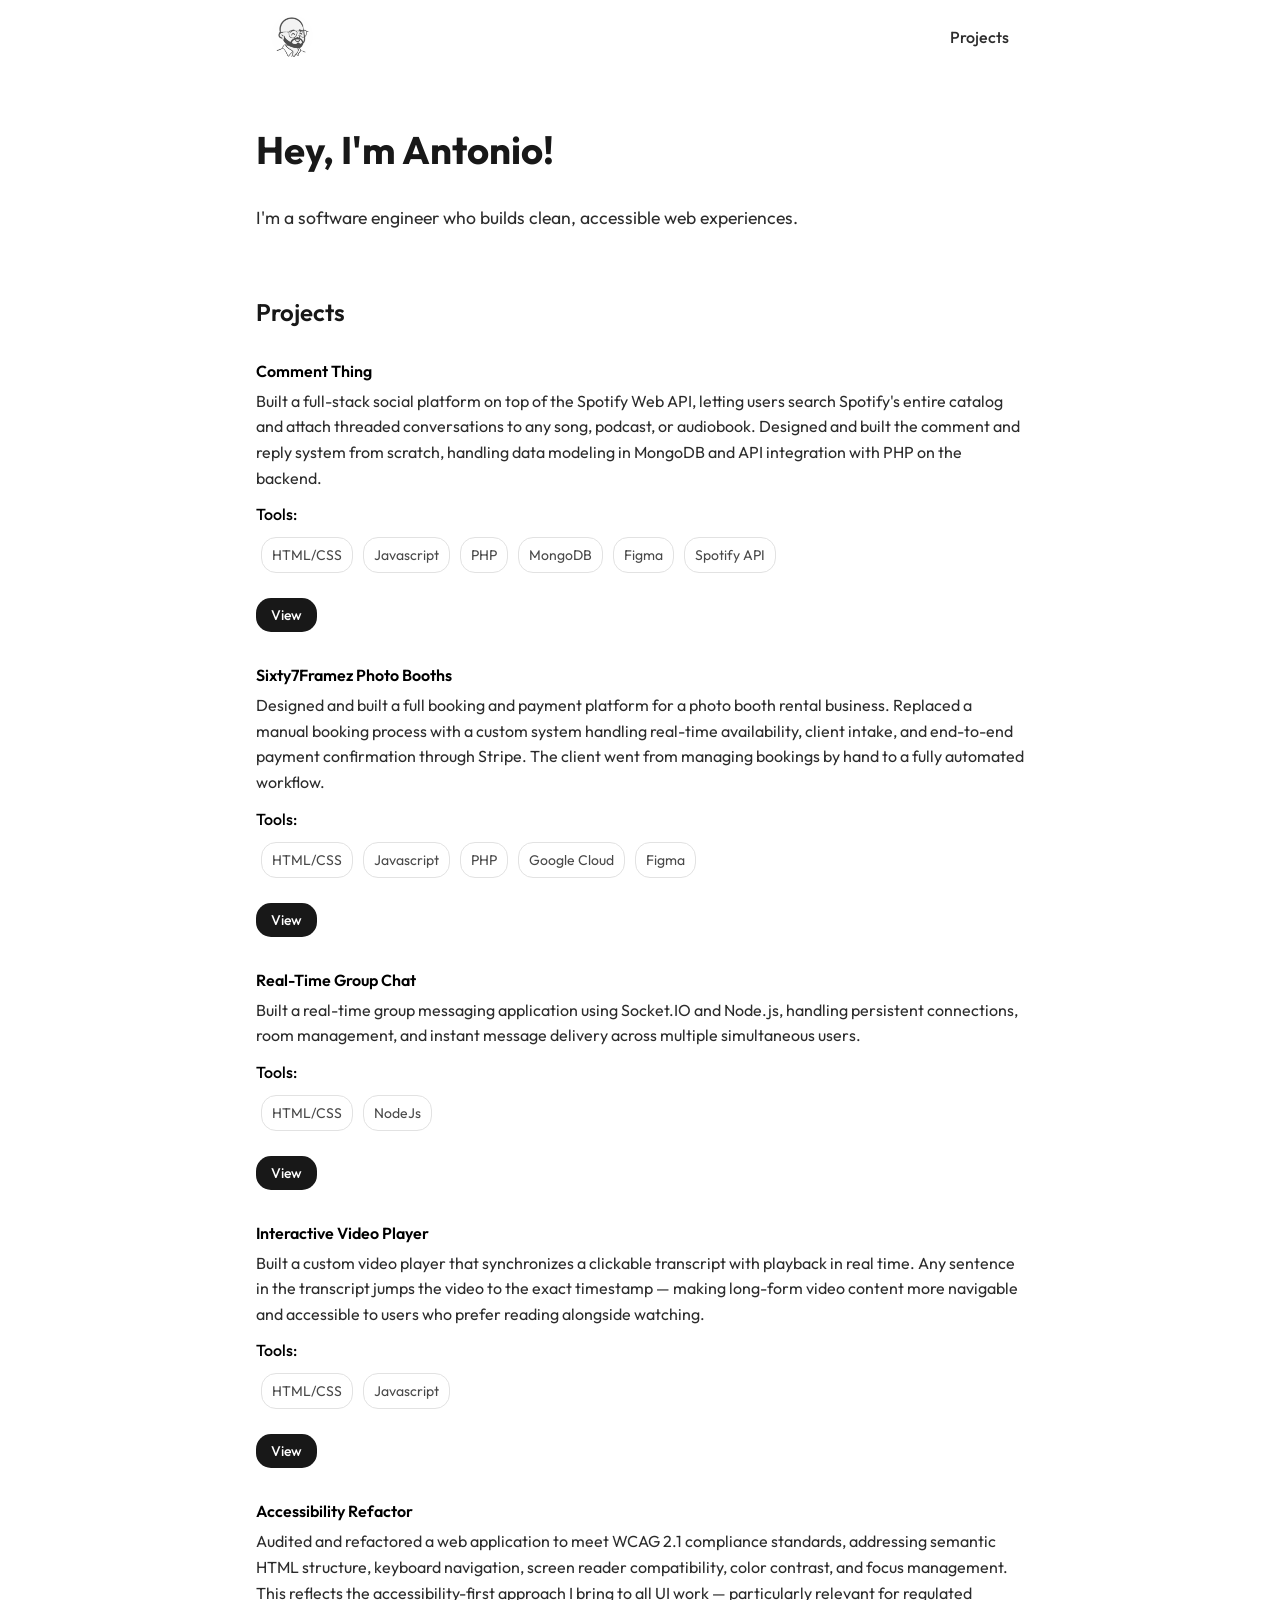
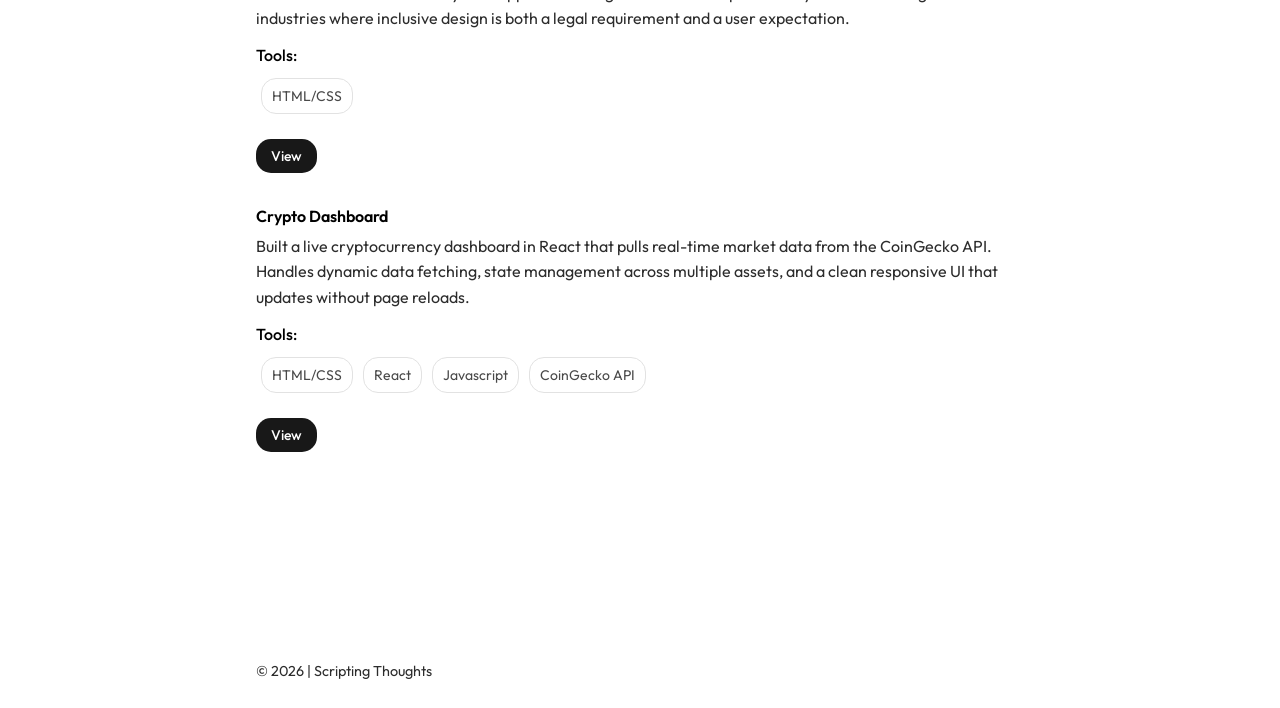
==== commit ad6afc84: "import font" ====
--- a/index.html
+++ b/index.html
@@ -5,10 +5,10 @@
     <title>Scripting Thoughts</title>
     <link rel="stylesheet" href="css/reset.css">
     <link rel="stylesheet" href="css/styles.css">
-    <link rel="preconnect" href="https://fonts.googleapis.com">
-    <link rel="preconnect" href="https://fonts.gstatic.com" crossorigin>
-    <link href="https://fonts.googleapis.com/css2?family=Inter:ital,opsz,wght@0,14..32,100..900;1,14..32,100..900&family=Lora:ital,wght@0,400..700;1,400..700&display=swap" rel="stylesheet">
-    <link href="https://fonts.googleapis.com/css2?family=Aleo:ital,wght@0,100..900;1,100..900&display=swap" rel="stylesheet">
+    <style>
+        @import url('https://fonts.googleapis.com/css2?family=Outfit:wght@100..900&display=swap');
+    </style>
+
     <link rel="apple-touch-icon" sizes="180x180" href="assets/icons/favicon/apple-touch-icon.png">
     <link rel="icon" type="image/png" sizes="32x32" href="assets/icons/favicon/favicon-32x32.png">
     <link rel="icon" type="image/png" sizes="16x16" href="assets/icons/favicon/favicon-16x16.png">
--- a/css/styles.css
+++ b/css/styles.css
@@ -1,6 +1,6 @@
 body {
     min-height: 100vh;
-    font-family: "Inter", sans-serif;
+    font-family: "Outfit", sans-serif;
     font-optical-sizing: auto;
     background-color: #fff;
 }
@@ -77,7 +77,7 @@
 .about-section h1 {
     font-size: clamp(2.3rem, 3vw, 3rem);
     font-weight: 700;
-    font-family: "Aleo", serif;
+    font-family: "Outfit", sans-serif;
 }
 
 .about-section article {
@@ -94,7 +94,7 @@
 .featured-projects-section h1 {
     font-size: clamp(1.2rem, 1.2vw, 1.7rem);
     font-weight: 600;
-    font-family: "Aleo", serif;
+    font-family: "Outfit", sans-serif;
 }
 
 #projects {
